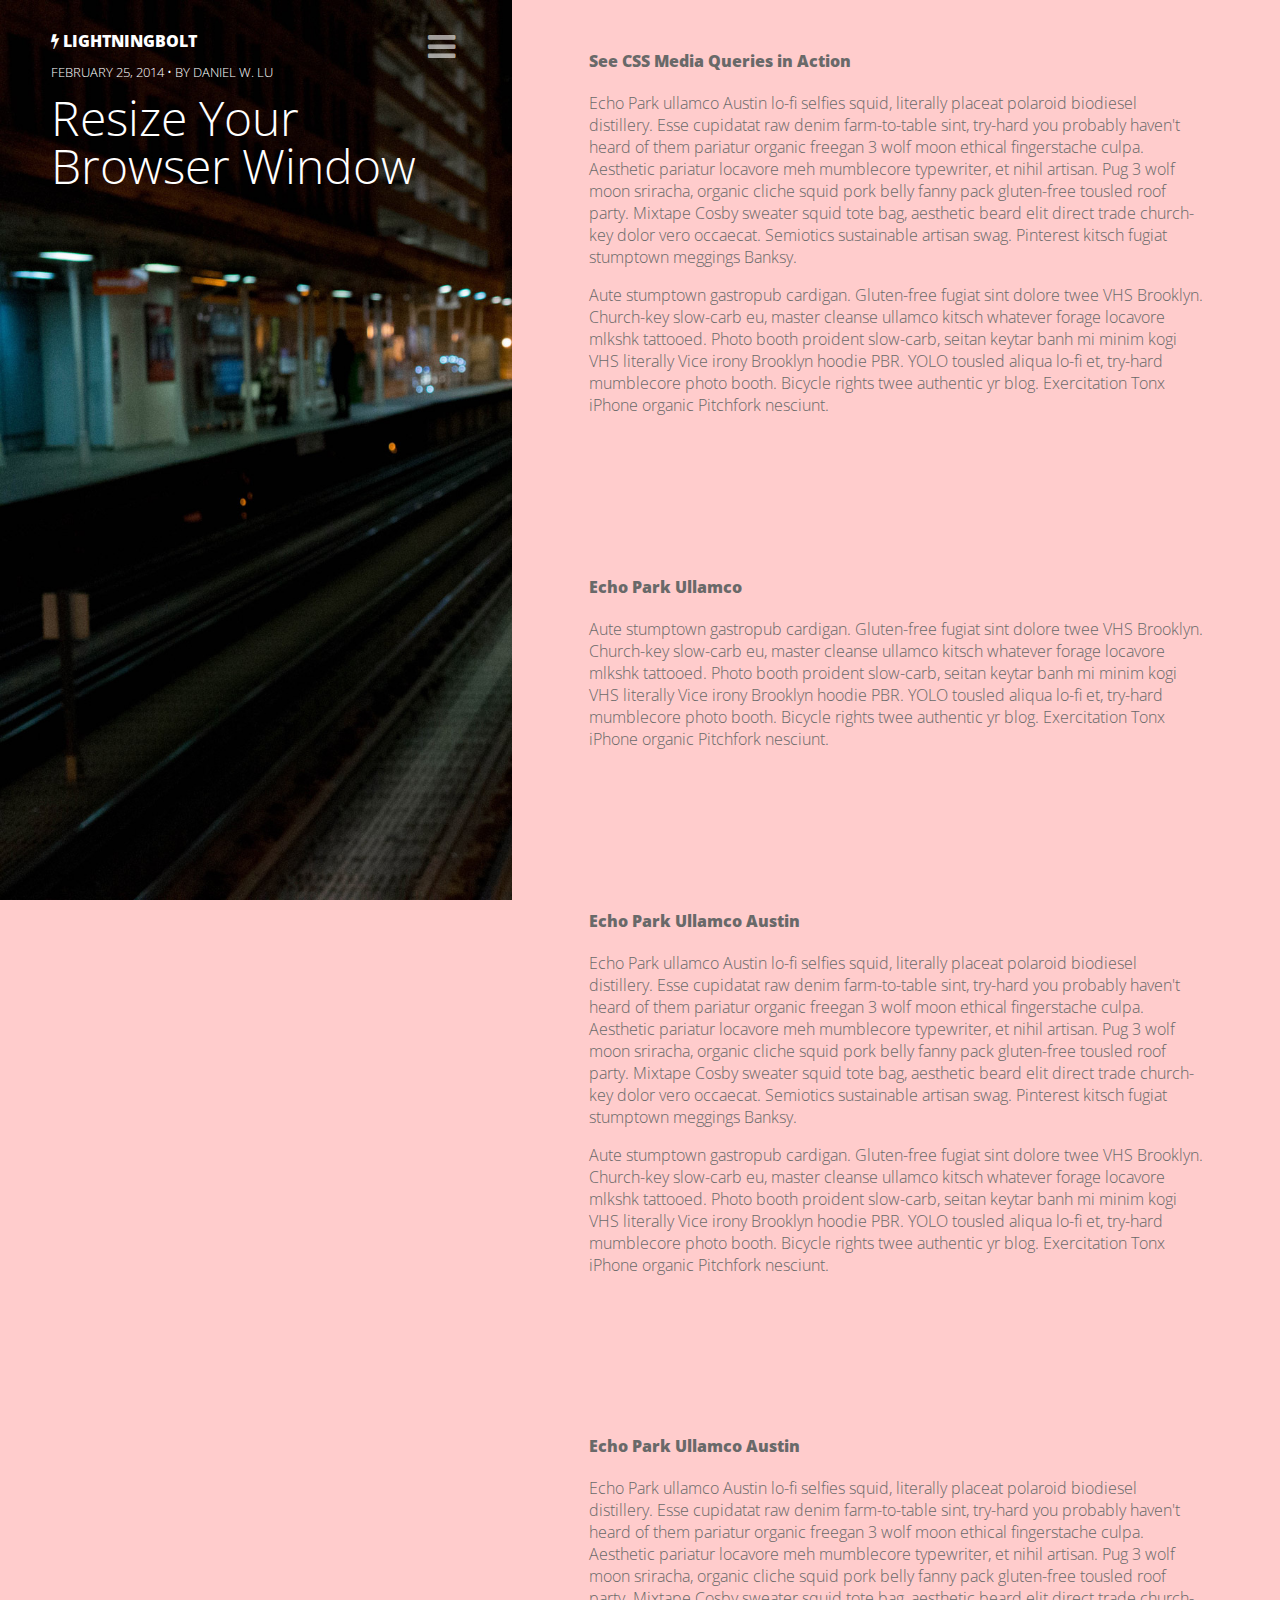
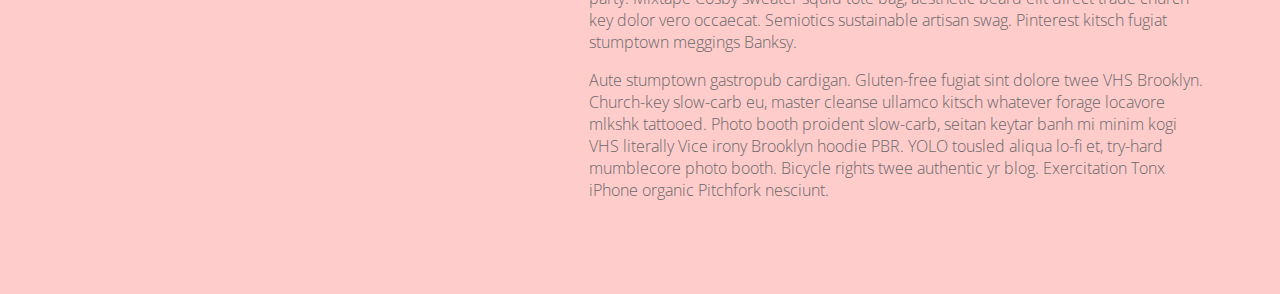
==== index.html @ 44e14528 "Update font awesome CDN link to 4.1.0" ====
<html>
<head>
	<title>Responsive Test</title>
	<link rel="stylesheet" type="text/css" href="style.css">
	<link href='http://fonts.googleapis.com/css?family=Open+Sans:300italic,400italic,600italic,700italic,800italic,300,400,600,700,800' rel='stylesheet' type='text/css'>
	<link href="//netdna.bootstrapcdn.com/font-awesome/4.1.0/css/font-awesome.min.css" rel="stylesheet">
	<script src="http://ajax.googleapis.com/ajax/libs/jquery/2.1.0/jquery.min.js"></script>
	<script src="application.js"></script>
</head>
<body>

	<div class="nav">
		<span>Nav stuff (click this section, or the hamburger icon to close)</span>
		<div class="nav-links color-1">
			<span><i class="fa fa-cloud"></i> Article 1</span>
		</div>
		<div class="nav-links color-2">
			<span><i class="fa fa-cloud"></i> Article 2</span>
		</div>
		<div class="nav-links color-3">
			<span><i class="fa fa-send"></i> Article 3</span>
		</div>
		<div class="nav-links color-4">
			<span><i class="fa fa-bomb"></i> Article 4</span>
		</div>
	</div>

	<div class="body">

			<div class="side">
				<div class="side-content">
					<div class="name-and-button">
					<span class="business-name"><i class="fa fa-bolt"></i> LIGHTNINGBOLT</span>
					<button type="button" name="show-menu" class="menu-button" id="menu-button"><i class="fa fa-bars"></i></button>
					</div>
					<div class	="info-and-title">
					<p class="blog-info">FEBRUARY 25, 2014 &bull; BY DANIEL W. LU</p>
					<h1>Resize Your Browser Window</h1>
					</div>
				</div>
			</div>

			<div class="main">
				<div class="main-content">
					<h3>See CSS Media Queries in Action</h3>

					<p>Echo Park ullamco Austin lo-fi selfies squid, literally placeat polaroid biodiesel distillery. Esse cupidatat raw denim farm-to-table sint, try-hard you probably haven't heard of them pariatur organic freegan 3 wolf moon ethical fingerstache culpa. Aesthetic pariatur locavore meh mumblecore typewriter, et nihil artisan. Pug 3 wolf moon sriracha, organic cliche squid pork belly fanny pack gluten-free tousled roof party. Mixtape Cosby sweater squid tote bag, aesthetic beard elit direct trade church-key dolor vero occaecat. Semiotics sustainable artisan swag. Pinterest kitsch fugiat stumptown meggings Banksy.</p>

					<p>Aute stumptown gastropub cardigan. Gluten-free fugiat sint dolore twee VHS Brooklyn. Church-key slow-carb eu, master cleanse ullamco kitsch whatever forage locavore mlkshk tattooed. Photo booth proident slow-carb, seitan keytar banh mi minim kogi VHS literally Vice irony Brooklyn hoodie PBR. YOLO tousled aliqua lo-fi et, try-hard mumblecore photo booth. Bicycle rights twee authentic yr blog. Exercitation Tonx iPhone organic Pitchfork nesciunt.</p>

				</div>
				
				<hr>

				<div class="main-content">

					<h3>Echo Park Ullamco</h3>

					<p>Aute stumptown gastropub cardigan. Gluten-free fugiat sint dolore twee VHS Brooklyn. Church-key slow-carb eu, master cleanse ullamco kitsch whatever forage locavore mlkshk tattooed. Photo booth proident slow-carb, seitan keytar banh mi minim kogi VHS literally Vice irony Brooklyn hoodie PBR. YOLO tousled aliqua lo-fi et, try-hard mumblecore photo booth. Bicycle rights twee authentic yr blog. Exercitation Tonx iPhone organic Pitchfork nesciunt.</p>
				</div>

				<hr>

				<div class="main-content">

					<h3>Echo Park Ullamco Austin</h3>

					<p>Echo Park ullamco Austin lo-fi selfies squid, literally placeat polaroid biodiesel distillery. Esse cupidatat raw denim farm-to-table sint, try-hard you probably haven't heard of them pariatur organic freegan 3 wolf moon ethical fingerstache culpa. Aesthetic pariatur locavore meh mumblecore typewriter, et nihil artisan. Pug 3 wolf moon sriracha, organic cliche squid pork belly fanny pack gluten-free tousled roof party. Mixtape Cosby sweater squid tote bag, aesthetic beard elit direct trade church-key dolor vero occaecat. Semiotics sustainable artisan swag. Pinterest kitsch fugiat stumptown meggings Banksy.</p>

					<p>Aute stumptown gastropub cardigan. Gluten-free fugiat sint dolore twee VHS Brooklyn. Church-key slow-carb eu, master cleanse ullamco kitsch whatever forage locavore mlkshk tattooed. Photo booth proident slow-carb, seitan keytar banh mi minim kogi VHS literally Vice irony Brooklyn hoodie PBR. YOLO tousled aliqua lo-fi et, try-hard mumblecore photo booth. Bicycle rights twee authentic yr blog. Exercitation Tonx iPhone organic Pitchfork nesciunt.</p>
				</div>

				<hr>

				<div class="main-content">

					<h3>Echo Park Ullamco Austin</h3>

					<p>Echo Park ullamco Austin lo-fi selfies squid, literally placeat polaroid biodiesel distillery. Esse cupidatat raw denim farm-to-table sint, try-hard you probably haven't heard of them pariatur organic freegan 3 wolf moon ethical fingerstache culpa. Aesthetic pariatur locavore meh mumblecore typewriter, et nihil artisan. Pug 3 wolf moon sriracha, organic cliche squid pork belly fanny pack gluten-free tousled roof party. Mixtape Cosby sweater squid tote bag, aesthetic beard elit direct trade church-key dolor vero occaecat. Semiotics sustainable artisan swag. Pinterest kitsch fugiat stumptown meggings Banksy.</p>

					<p>Aute stumptown gastropub cardigan. Gluten-free fugiat sint dolore twee VHS Brooklyn. Church-key slow-carb eu, master cleanse ullamco kitsch whatever forage locavore mlkshk tattooed. Photo booth proident slow-carb, seitan keytar banh mi minim kogi VHS literally Vice irony Brooklyn hoodie PBR. YOLO tousled aliqua lo-fi et, try-hard mumblecore photo booth. Bicycle rights twee authentic yr blog. Exercitation Tonx iPhone organic Pitchfork nesciunt.</p>
				</div>
			</div> <!-- end of main div -->



	</div> <!-- end of body div -->
</body>
</html>
---- style.css ----
/* http://meyerweb.com/eric/tools/css/reset/ 
   v2.0 | 20110126
   License: none (public domain)
*/

html, body, div, span, applet, object, iframe,
h1, h2, h3, h4, h5, h6, p, blockquote, pre,
a, abbr, acronym, address, big, cite, code,
del, dfn, em, img, ins, kbd, q, s, samp,
small, strike, strong, sub, sup, tt, var,
b, u, i, center,
dl, dt, dd, ol, ul, li,
fieldset, form, label, legend,
table, caption, tbody, tfoot, thead, tr, th, td,
article, aside, canvas, details, embed, 
figure, figcaption, footer, header, hgroup, 
menu, nav, output, ruby, section, summary,
time, mark, audio, video {
	margin: 0;
	padding: 0;
	border: 0;
	font-size: 100%;
	font: inherit;
	vertical-align: baseline;
}

/* HTML5 display-role reset for older browsers */
/*article, aside, details, figcaption, figure, 
footer, header, hgroup, menu, nav, section {
	display: block;
}
body {
	line-height: 1;
}
ol, ul {
	list-style: none;
}
blockquote, q {
	quotes: none;
}
blockquote:before, blockquote:after,
q:before, q:after {
	content: '';
	content: none;
	}
table {
	border-collapse: collapse;
	border-spacing: 0;
}*/

/*-------------------------------------------------*/

body {
	overflow-x: hidden;
	font-family: 'Open Sans', sans-serif;
	margin: 0;
	padding: 0;
}

.body {
	display: block;
	position: relative;
	background-color: rgba(255,0,0,0.2);
	z-index: 10;
	box-shadow: 0 0 50px 5px rgba(0,0,0,0.8);
}

.nav {
	display: block;
	box-sizing: border-box;
	position: absolute;
	height: 100%;
	width: 300px;
	background-color: dimgray;
	color: white;
	position: absolute;
	z-index: 1;

	/*padding: 10%;*/
	/*padding-top: 30px;*/

}

.nav-links {
	box-sizing: border-box;
	width: 100%;
	height: 100px;
	/*background-color: darkgray;*/
	v-align: bottom;
	font-size: 2em;
}

.color-1 {
	background-color: rgba(0, 150, 179, 1);
}

.color-2 {
	background-color: rgba(126, 243, 154, 1);
}

.color-3 {
	background-color: rgba(200, 250, 0, 1);
}

.color-4 {
	background-color: rgba(255, 224, 0, 1);
}

.nav-links:hover {
	background-color: lightgray;
}

.hidden {
	/*display: none;*/
	/*height: 0px;*/
	opacity: 0;
}

.show {
	/*display: block;*/
	z-index: 1;
	-webkit-animation: show 5s;
}

.shift-out {
	-webkit-animation: shift-out 2s;
	animation: shift-out 2s;
	left: 300px;
}

@-webkit-keyframes shift-out {
	0% 			{left: 0px;}
	100% 		{left: 300px;}
}

@keyframes shift-out {
	0% 			{left: 0px;}
	100% 		{left: 300px;}
}

.shift-in {
	-webkit-animation: shift-in 1s;
	animation: shift-in 1s;
	left: 0px;

}


@-webkit-keyframes shift-in {
	0% 			{left: 300px;}
	100% 		{left: 0px;}
}

@keyframes shift-in {
	0% 			{left: 300px;}
	100% 		{left: 0px;}
}

.side {
	position: fixed;
	width: 40%;
	height: 100%;
	background: url('train_station.jpg');
	background-size: cover;
}

.side-content {
	padding: 10%;
	padding-top: 30px;
	color: white;
}

.main {
	/*display: inline-block;*/
	position: relative;
	left: 40%;
	width: 60%;
	/*background-color: white;*/
}

.main-content {
	padding: 10%;
	padding-top: 30px;
	color: dimgray;
}

h1 {
	/*margin: 20px 0;*/
	font-weight: 300;
	font-size: 300%;
	line-height: 1em;
}

h2 {
	margin: 20px 0;
	font-weight: 300;
	font-size: 1.5em;
}

h3 {
	margin: 20px 0;
	font-weight: 800;
	font-size: 1.0em;
}

p {
	font-weight: 300;
	size: 2.5em;
	margin: 1em 0;
}

.business-name {
	float: left;
/*	margin: 20px 0;*/
	font-weight: 800;
	font-size: 1.0em;
}

.menu-button {
	float: right;
	/*padding: 0 0 2em 2em;*/
	color: white;
	background: none;
	border: none;
	font-size: 2em;
	opacity: 0.6;
}

.menu-button:hover {
	opacity: 1;
}

.blog-info {
	/*margin-right: 0.5em;*/
	font-size: 0.8em;
}

hr {
	border: 0;
	height: 1px;
	/*background-color: lightgray;*/
}

.name-and-button {
	height: 20px;
	/*background-color: pink;*/
	/*display: inline-block;*/
}

/*800px = 50em*/
@media (max-width: 50em) {
  .side {
  	position: relative;
		width: 100%;
		max-height: 35vh;
		background-size: cover;
  }

  .side h1{
		font-size: 2em;
		margin: 0;
  }

  .main {
		/*display: inline-block;*/
		left: 0;
		width: 100%;
	}
}
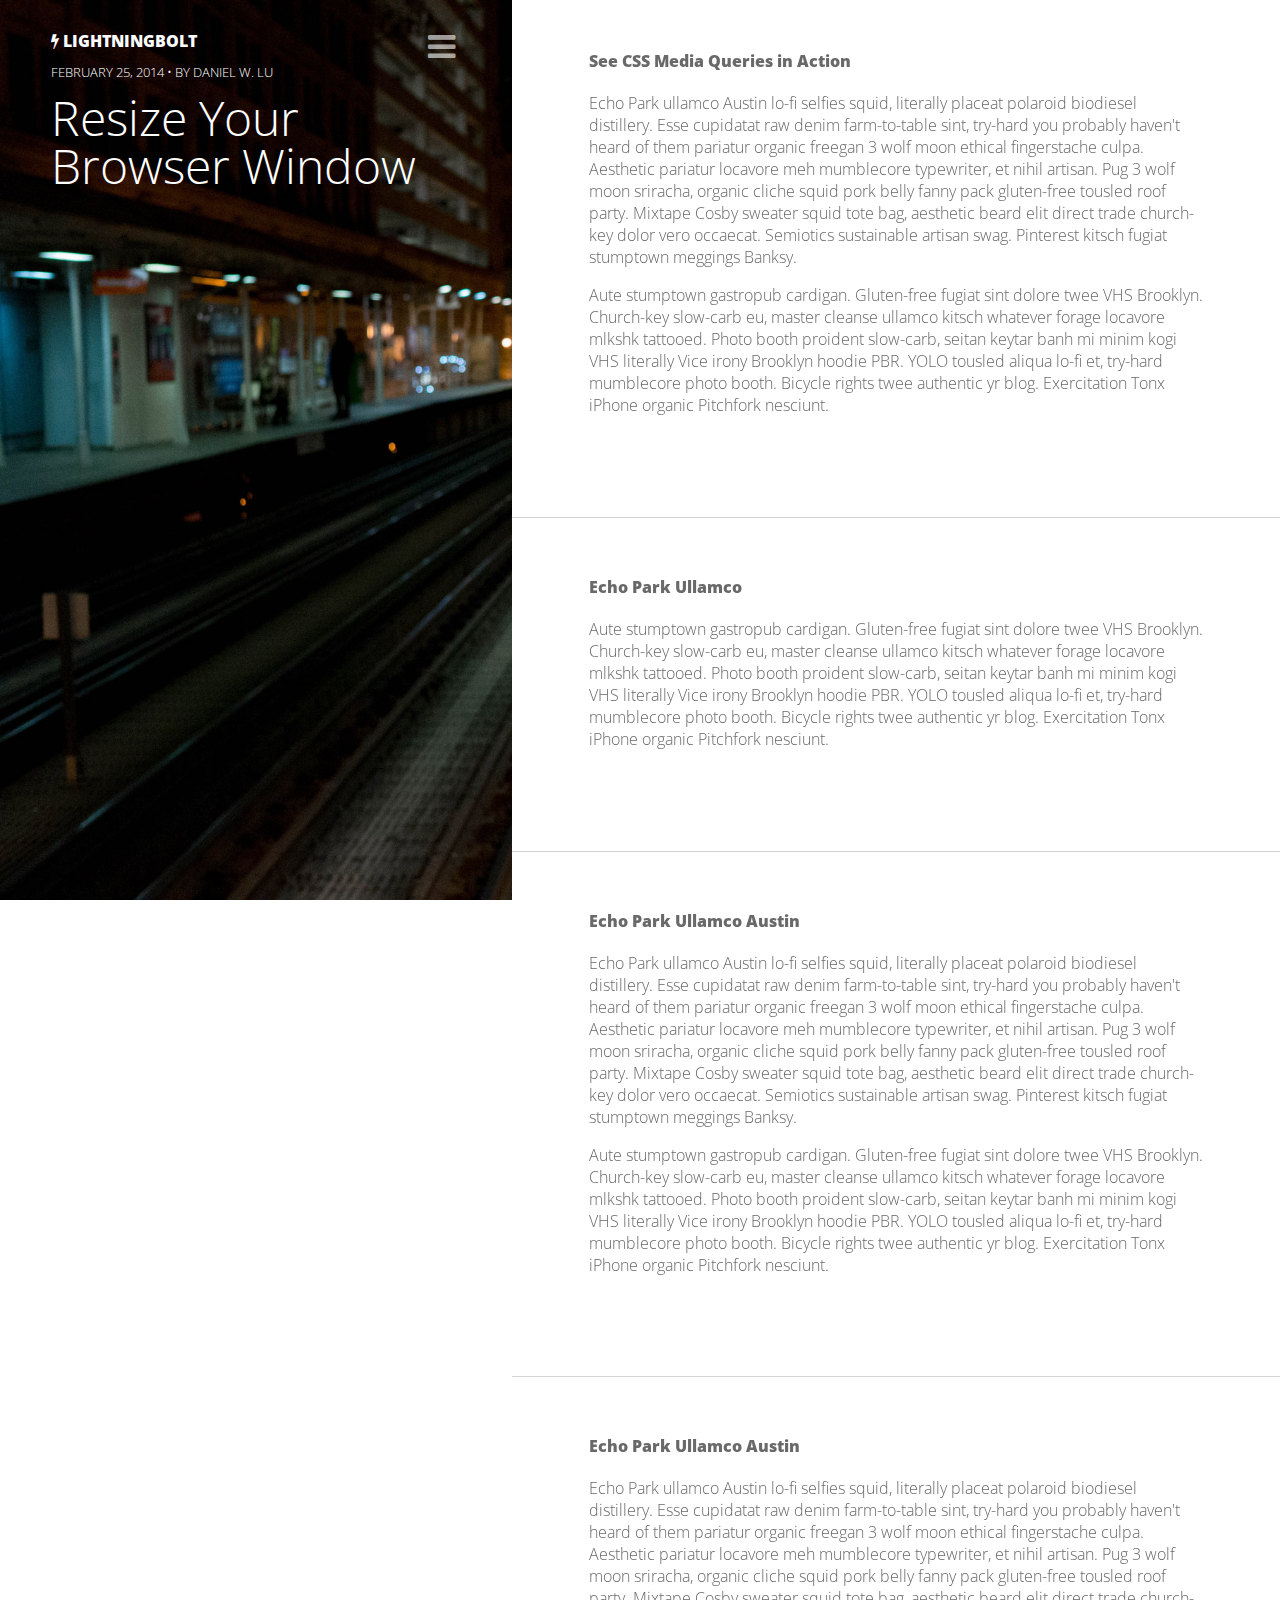
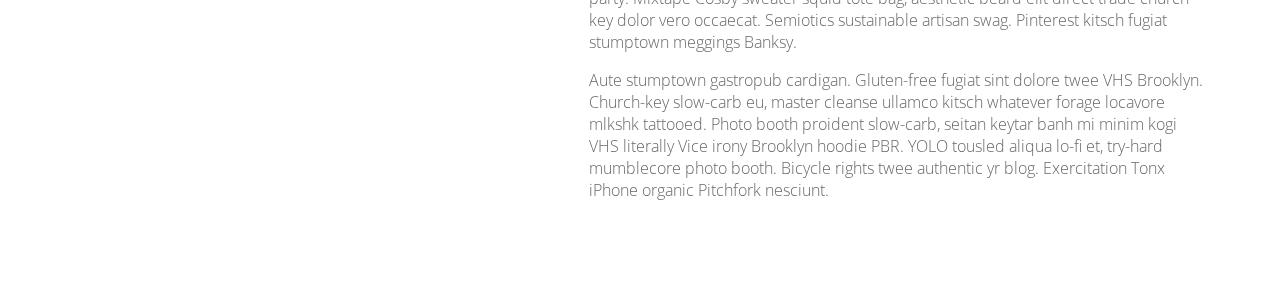
==== commit b1dcdbb8: "Refined navbar with pretty colors" ====
--- a/index.html
+++ b/index.html
@@ -3,25 +3,24 @@
 	<title>Responsive Test</title>
 	<link rel="stylesheet" type="text/css" href="style.css">
 	<link href='http://fonts.googleapis.com/css?family=Open+Sans:300italic,400italic,600italic,700italic,800italic,300,400,600,700,800' rel='stylesheet' type='text/css'>
-	<link href="//netdna.bootstrapcdn.com/font-awesome/4.1.0/css/font-awesome.min.css" rel="stylesheet">
+	<link href="http://netdna.bootstrapcdn.com/font-awesome/4.1.0/css/font-awesome.min.css" rel="stylesheet">
 	<script src="http://ajax.googleapis.com/ajax/libs/jquery/2.1.0/jquery.min.js"></script>
 	<script src="application.js"></script>
 </head>
 <body>
 
 	<div class="nav">
-		<span>Nav stuff (click this section, or the hamburger icon to close)</span>
 		<div class="nav-links color-1">
-			<span><i class="fa fa-cloud"></i> Article 1</span>
+			<span><i class="fa fa-home"></i> Home</span>
 		</div>
 		<div class="nav-links color-2">
-			<span><i class="fa fa-cloud"></i> Article 2</span>
+			<span><i class="fa fa-cloud"></i> Cloud</span>
 		</div>
 		<div class="nav-links color-3">
-			<span><i class="fa fa-send"></i> Article 3</span>
+			<span><i class="fa fa-send"></i> Plane</span>
 		</div>
 		<div class="nav-links color-4">
-			<span><i class="fa fa-bomb"></i> Article 4</span>
+			<span><i class="fa fa-flask"></i> Flask</span>
 		</div>
 	</div>
 
--- a/style.css
+++ b/style.css
@@ -60,20 +60,19 @@
 .body {
 	display: block;
 	position: relative;
-	background-color: rgba(255,0,0,0.2);
+	/*background-color: rgba(255,0,0,0.2);*/
 	z-index: 10;
-	box-shadow: 0 0 50px 5px rgba(0,0,0,0.8);
+	box-shadow: 0 0 50px 5px rgba(255,255,255,1 );
 }
 
 .nav {
-	display: block;
-	box-sizing: border-box;
-	position: absolute;
+	position: fixed;
+	/*display: block;*/
+	/*box-sizing: border-box;*/
 	height: 100%;
 	width: 300px;
-	background-color: dimgray;
+	background-color: rgba(34, 155, 213, 1);
 	color: white;
-	position: absolute;
 	z-index: 1;
 
 	/*padding: 10%;*/
@@ -88,10 +87,12 @@
 	/*background-color: darkgray;*/
 	v-align: bottom;
 	font-size: 2em;
+	opacity: 0.8;
+	padding: 10%;
 }
 
 .color-1 {
-	background-color: rgba(0, 150, 179, 1);
+	background-color: rgba(3, 221, 221, 1);
 }
 
 .color-2 {
@@ -107,7 +108,7 @@
 }
 
 .nav-links:hover {
-	background-color: lightgray;
+	opacity: 1;
 }
 
 .hidden {
@@ -238,7 +239,7 @@
 hr {
 	border: 0;
 	height: 1px;
-	/*background-color: lightgray;*/
+	background-color: lightgray;
 }
 
 .name-and-button {
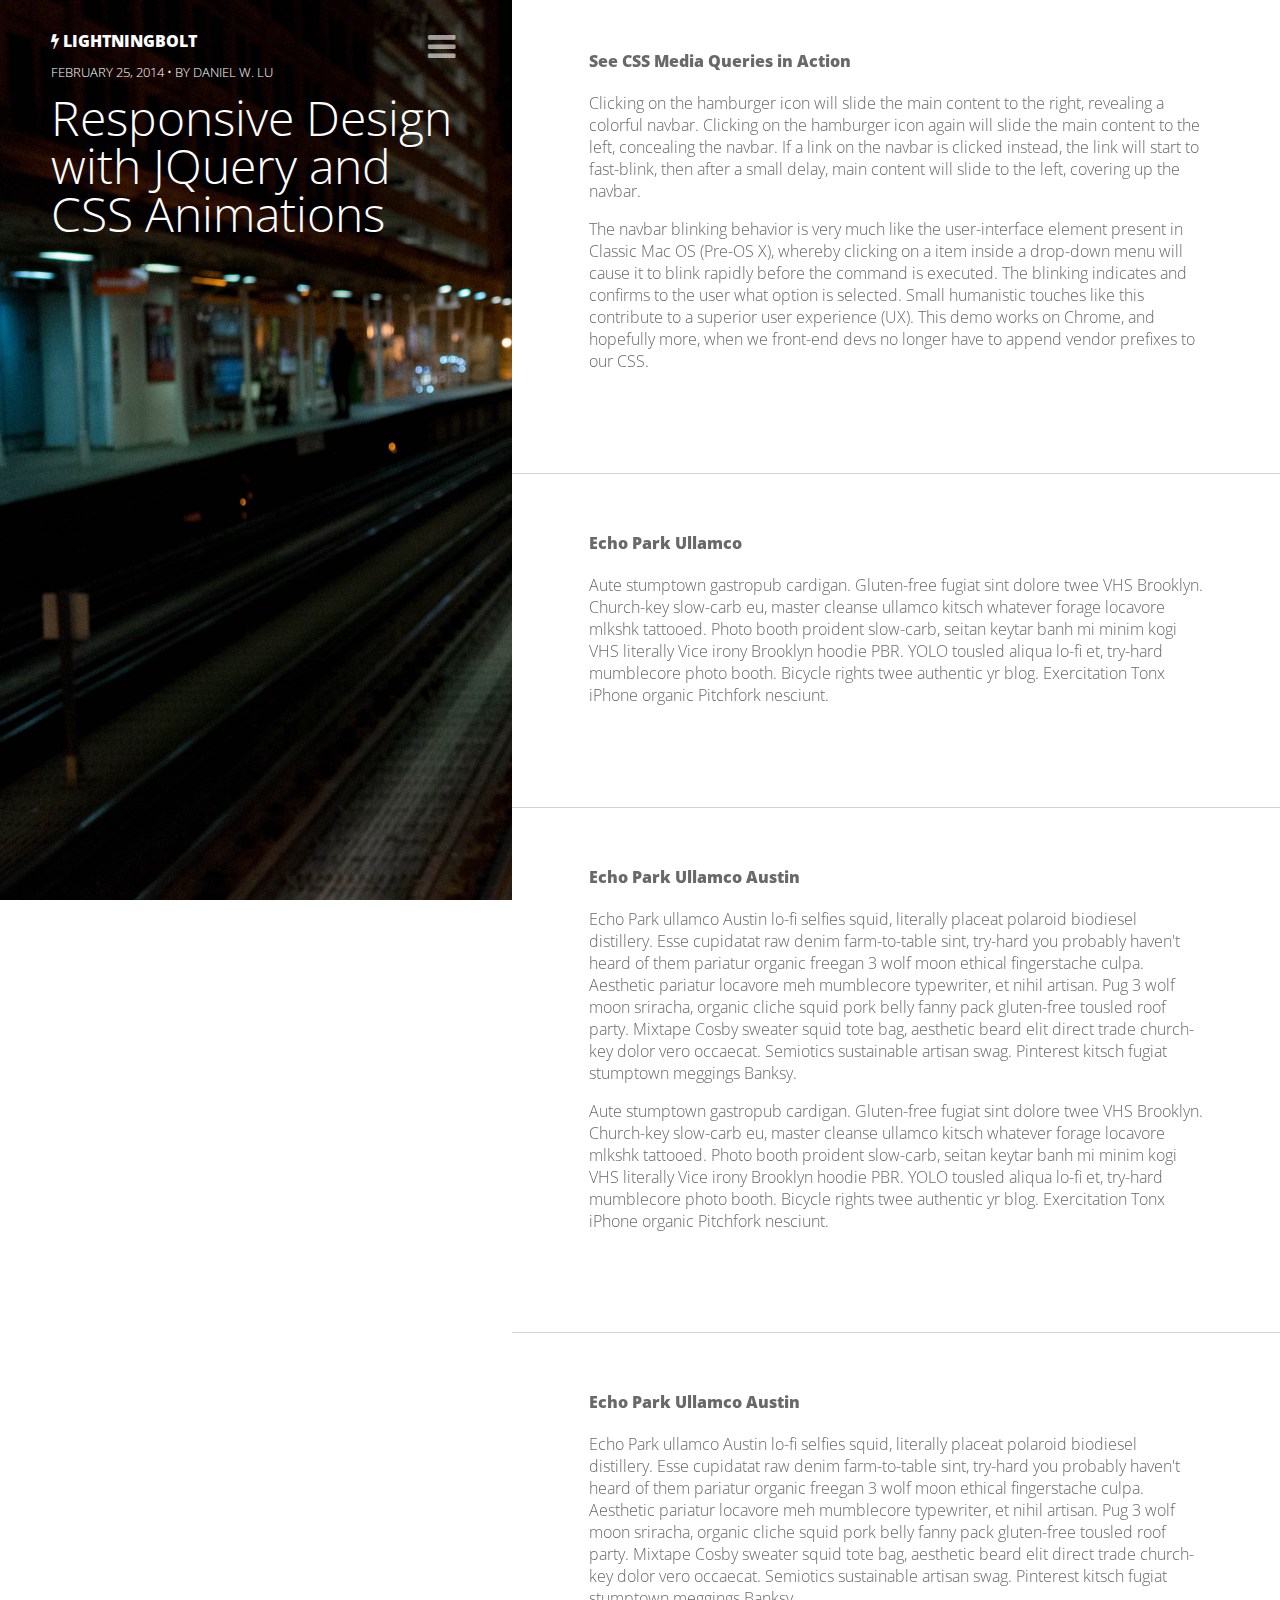
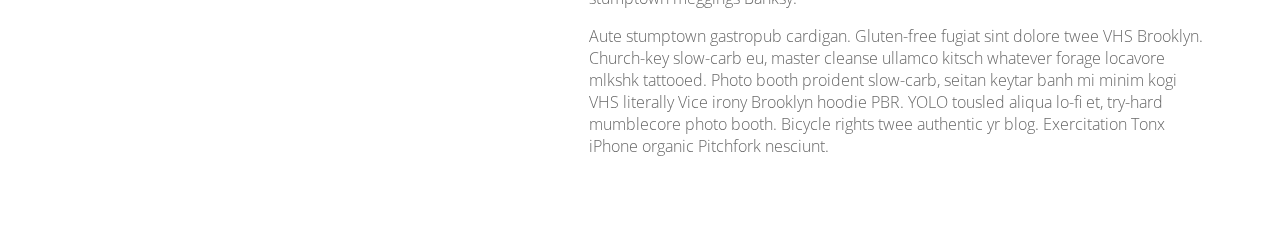
==== commit 6774df81: "Added description text to page" ====
--- a/index.html
+++ b/index.html
@@ -9,7 +9,7 @@
 </head>
 <body>
 
-	<div class="nav">
+	<div class="nav hidden">
 		<div class="nav-links color-1">
 			<span><i class="fa fa-home"></i> Home</span>
 		</div>
@@ -34,7 +34,7 @@
 					</div>
 					<div class	="info-and-title">
 					<p class="blog-info">FEBRUARY 25, 2014 &bull; BY DANIEL W. LU</p>
-					<h1>Resize Your Browser Window</h1>
+					<h1>Responsive Design with JQuery and CSS Animations</h1>
 					</div>
 				</div>
 			</div>
@@ -43,9 +43,9 @@
 				<div class="main-content">
 					<h3>See CSS Media Queries in Action</h3>
 
-					<p>Echo Park ullamco Austin lo-fi selfies squid, literally placeat polaroid biodiesel distillery. Esse cupidatat raw denim farm-to-table sint, try-hard you probably haven't heard of them pariatur organic freegan 3 wolf moon ethical fingerstache culpa. Aesthetic pariatur locavore meh mumblecore typewriter, et nihil artisan. Pug 3 wolf moon sriracha, organic cliche squid pork belly fanny pack gluten-free tousled roof party. Mixtape Cosby sweater squid tote bag, aesthetic beard elit direct trade church-key dolor vero occaecat. Semiotics sustainable artisan swag. Pinterest kitsch fugiat stumptown meggings Banksy.</p>
+					<p>Clicking on the hamburger icon will slide the main content to the right, revealing a colorful navbar. Clicking on the hamburger icon again will slide the main content to the left, concealing the navbar. If a link on the navbar is clicked instead, the link will start to fast-blink, then after a small delay, main content will slide to the left, covering up the navbar.</p>
 
-					<p>Aute stumptown gastropub cardigan. Gluten-free fugiat sint dolore twee VHS Brooklyn. Church-key slow-carb eu, master cleanse ullamco kitsch whatever forage locavore mlkshk tattooed. Photo booth proident slow-carb, seitan keytar banh mi minim kogi VHS literally Vice irony Brooklyn hoodie PBR. YOLO tousled aliqua lo-fi et, try-hard mumblecore photo booth. Bicycle rights twee authentic yr blog. Exercitation Tonx iPhone organic Pitchfork nesciunt.</p>
+					<p>The navbar blinking behavior is very much like the user-interface element present in Classic Mac OS (Pre-OS X), whereby clicking on a item inside a drop-down menu will cause it to blink rapidly before the command is executed. The blinking indicates and confirms to the user what option is selected. Small humanistic touches like this contribute to a superior user experience (UX). This demo works on Chrome, and hopefully more, when we front-end devs no longer have to append vendor prefixes to our CSS.</p>
 
 				</div>
 				
--- a/style.css
+++ b/style.css
@@ -124,8 +124,8 @@
 }
 
 .shift-out {
-	-webkit-animation: shift-out 2s;
-	animation: shift-out 2s;
+	-webkit-animation: shift-out 1s;
+	animation: shift-out 1s;
 	left: 300px;
 }
 
@@ -142,10 +142,8 @@
 .shift-in {
 	-webkit-animation: shift-in 1s;
 	animation: shift-in 1s;
-	left: 0px;
-
-}
-
+/*	left: 0px;*/
+}
 
 @-webkit-keyframes shift-in {
 	0% 			{left: 300px;}
@@ -155,6 +153,22 @@
 @keyframes shift-in {
 	0% 			{left: 300px;}
 	100% 		{left: 0px;}
+}
+
+.blink {
+	-webkit-animation: blink 0.1s infinite;
+	animation: blink 0.1s infinite;
+
+}
+
+@-webkit-keyframes blink {
+	0%, 100% 			{opacity: 0.5;}
+	50% 					{opacity: 1;}
+}
+
+@keyframes blink {
+	0%, 100% 			{opacity: 0.5;}
+	50% 					{opacity: 1;}
 }
 
 .side {
@@ -183,6 +197,7 @@
 	padding: 10%;
 	padding-top: 30px;
 	color: dimgray;
+	background-color: white;
 }
 
 h1 {
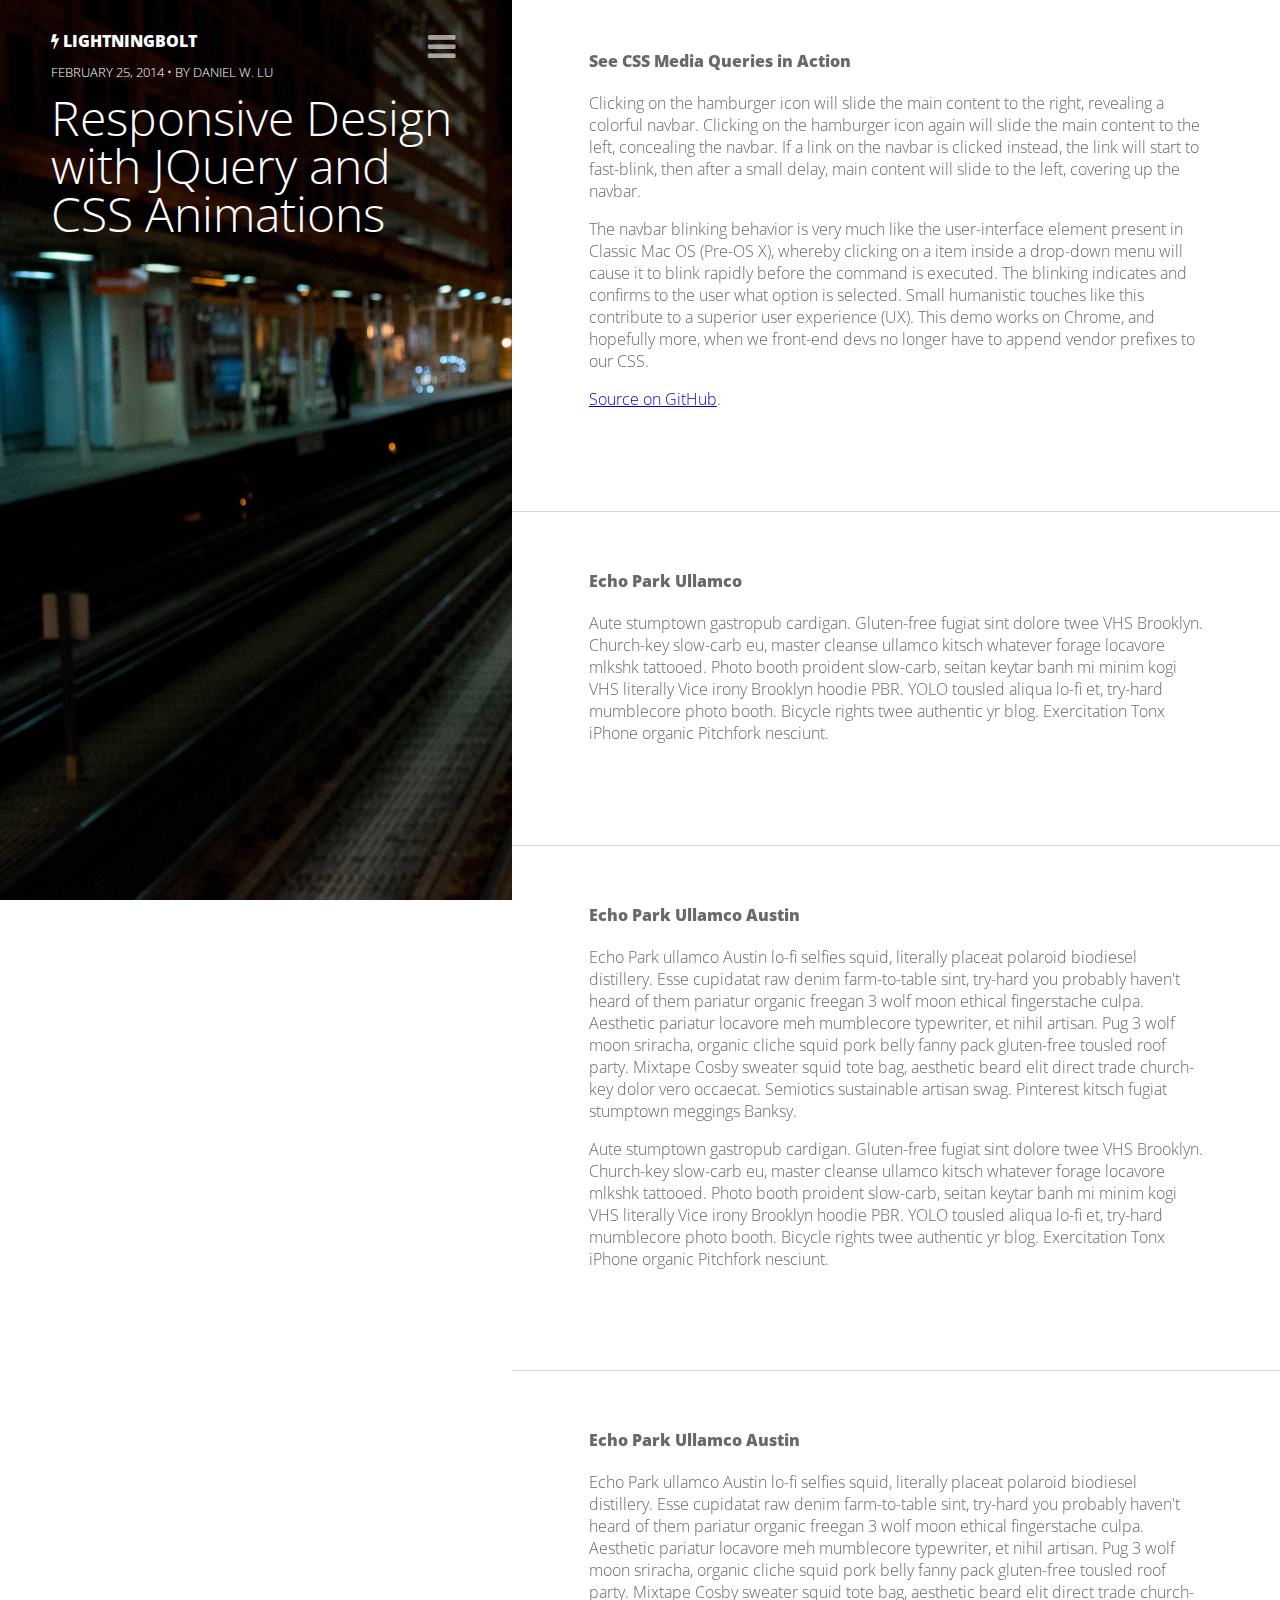
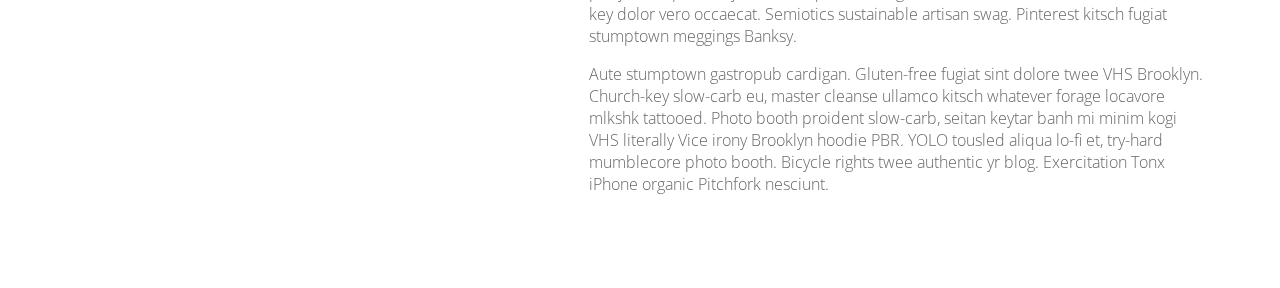
==== commit adc9c114: "Add GitHub repo link to HTML" ====
--- a/index.html
+++ b/index.html
@@ -6,6 +6,9 @@
 	<link href="http://netdna.bootstrapcdn.com/font-awesome/4.1.0/css/font-awesome.min.css" rel="stylesheet">
 	<script src="http://ajax.googleapis.com/ajax/libs/jquery/2.1.0/jquery.min.js"></script>
 	<script src="application.js"></script>
+	<meta name="viewport" content="width=600, initial-scale=1">
+	<!-- Mobile: When viewport size is > 360, set initial scale / magnification to 5x -->
+	<!-- Phone's self reported resolution is usually lower than actual hardware resolution -->
 </head>
 <body>
 
@@ -47,6 +50,8 @@
 
 					<p>The navbar blinking behavior is very much like the user-interface element present in Classic Mac OS (Pre-OS X), whereby clicking on a item inside a drop-down menu will cause it to blink rapidly before the command is executed. The blinking indicates and confirms to the user what option is selected. Small humanistic touches like this contribute to a superior user experience (UX). This demo works on Chrome, and hopefully more, when we front-end devs no longer have to append vendor prefixes to our CSS.</p>
 
+					<p><a href="https://github.com/dandydanny/responsive_design">Source on GitHub</a>.</p>
+
 				</div>
 				
 				<hr>
--- a/style.css
+++ b/style.css
@@ -264,11 +264,11 @@
 }
 
 /*800px = 50em*/
-@media (max-width: 50em) {
+@media (max-width: 700px) {
   .side {
   	position: relative;
 		width: 100%;
-		max-height: 35vh;
+		height: 250px;
 		background-size: cover;
   }
 
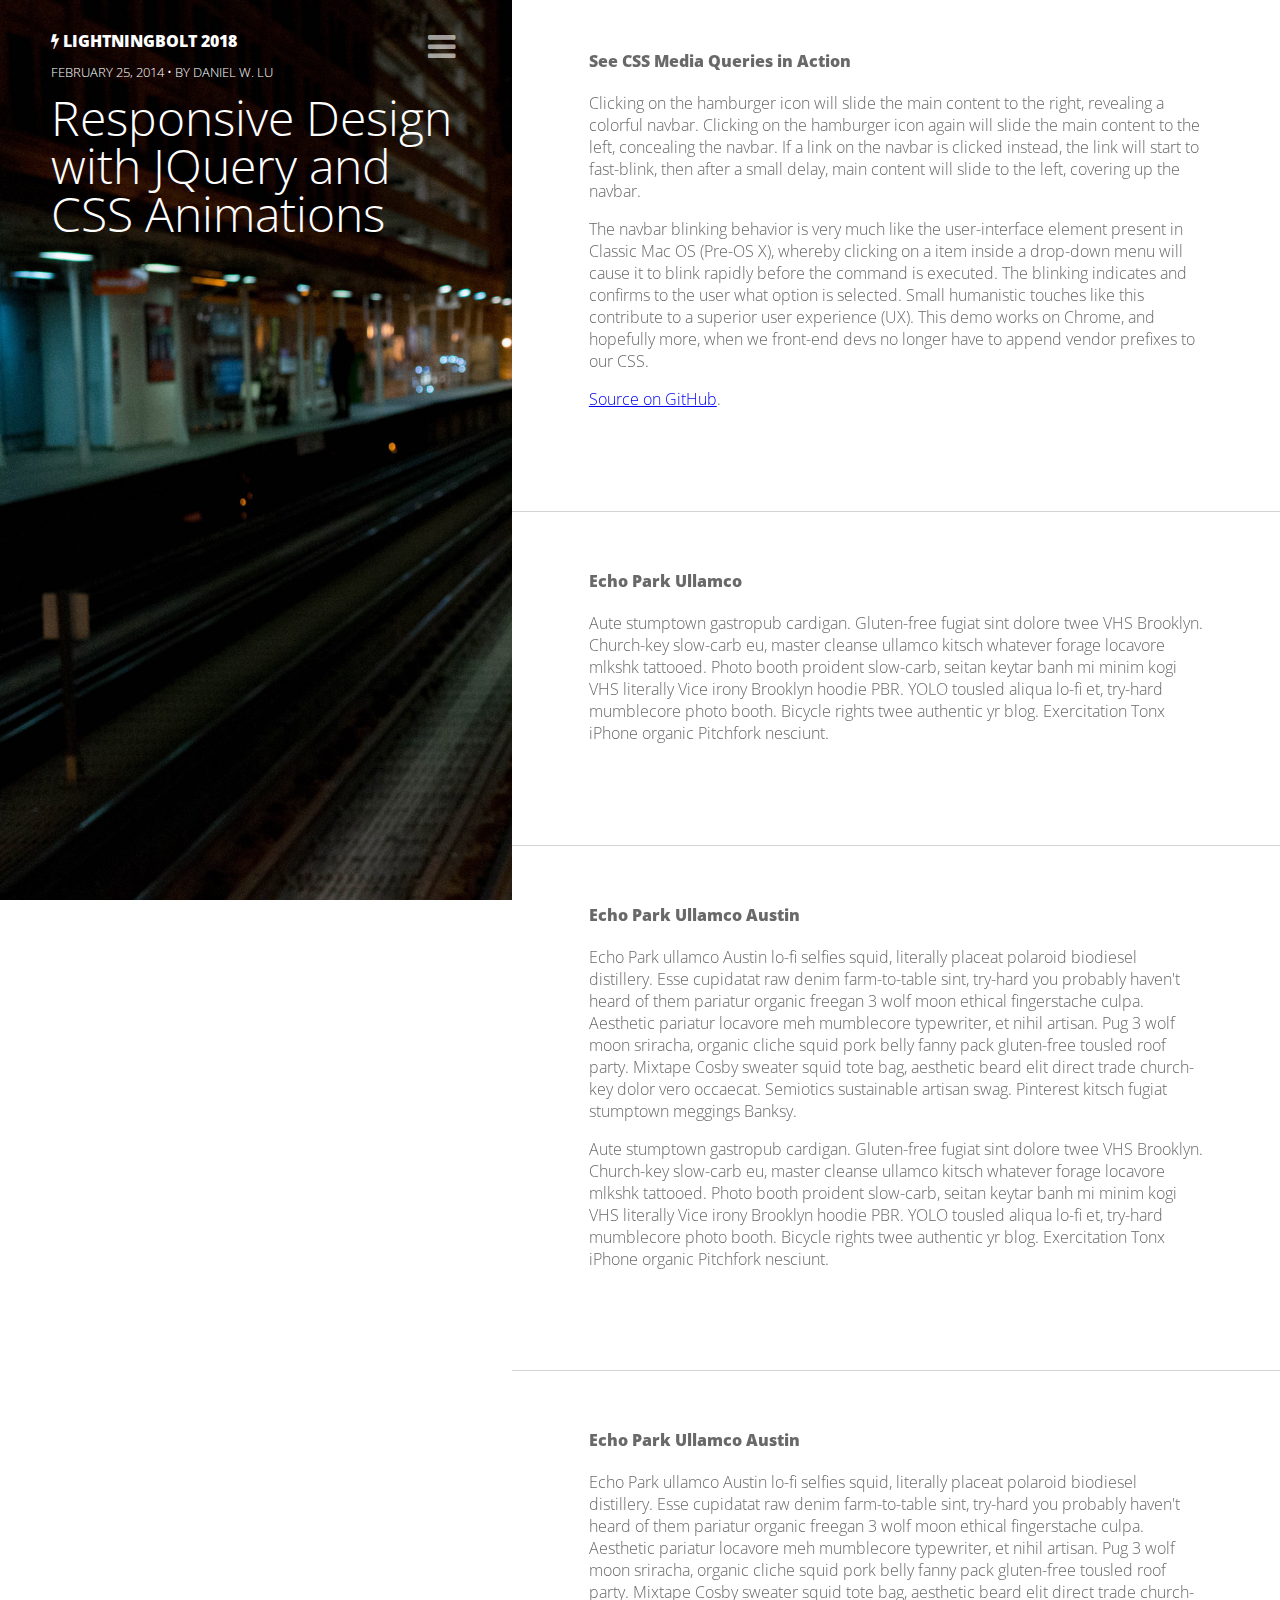
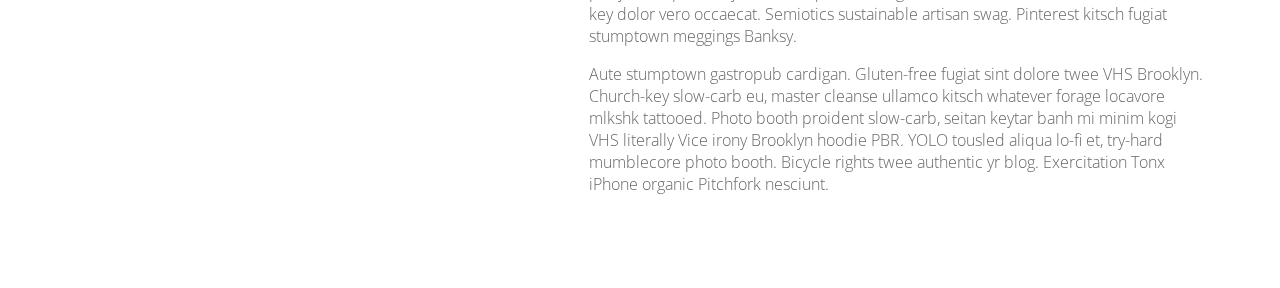
==== commit b5f9e0a5: "Added 2018 to logo for testing" ====
--- a/index.html
+++ b/index.html
@@ -2,9 +2,9 @@
 <head>
 	<title>Responsive Test</title>
 	<link rel="stylesheet" type="text/css" href="style.css">
-	<link href='http://fonts.googleapis.com/css?family=Open+Sans:300italic,400italic,600italic,700italic,800italic,300,400,600,700,800' rel='stylesheet' type='text/css'>
-	<link href="http://netdna.bootstrapcdn.com/font-awesome/4.1.0/css/font-awesome.min.css" rel="stylesheet">
-	<script src="http://ajax.googleapis.com/ajax/libs/jquery/2.1.0/jquery.min.js"></script>
+	<link href='https://fonts.googleapis.com/css?family=Open+Sans:300italic,400italic,600italic,700italic,800italic,300,400,600,700,800' rel='stylesheet' type='text/css'>
+	<link href="https://netdna.bootstrapcdn.com/font-awesome/4.1.0/css/font-awesome.min.css" rel="stylesheet">
+	<script src="https://ajax.googleapis.com/ajax/libs/jquery/2.1.0/jquery.min.js"></script>
 	<script src="application.js"></script>
 	<meta name="viewport" content="width=600, initial-scale=1">
 	<!-- Mobile: When viewport size is > 360, set initial scale / magnification to 5x -->
@@ -32,7 +32,7 @@
 			<div class="side">
 				<div class="side-content">
 					<div class="name-and-button">
-					<span class="business-name"><i class="fa fa-bolt"></i> LIGHTNINGBOLT</span>
+					<span class="business-name"><i class="fa fa-bolt"></i> LIGHTNINGBOLT 2018</span>
 					<button type="button" name="show-menu" class="menu-button" id="menu-button"><i class="fa fa-bars"></i></button>
 					</div>
 					<div class	="info-and-title">
@@ -90,4 +90,4 @@
 
 	</div> <!-- end of body div -->
 </body>
-</html>+</html>
